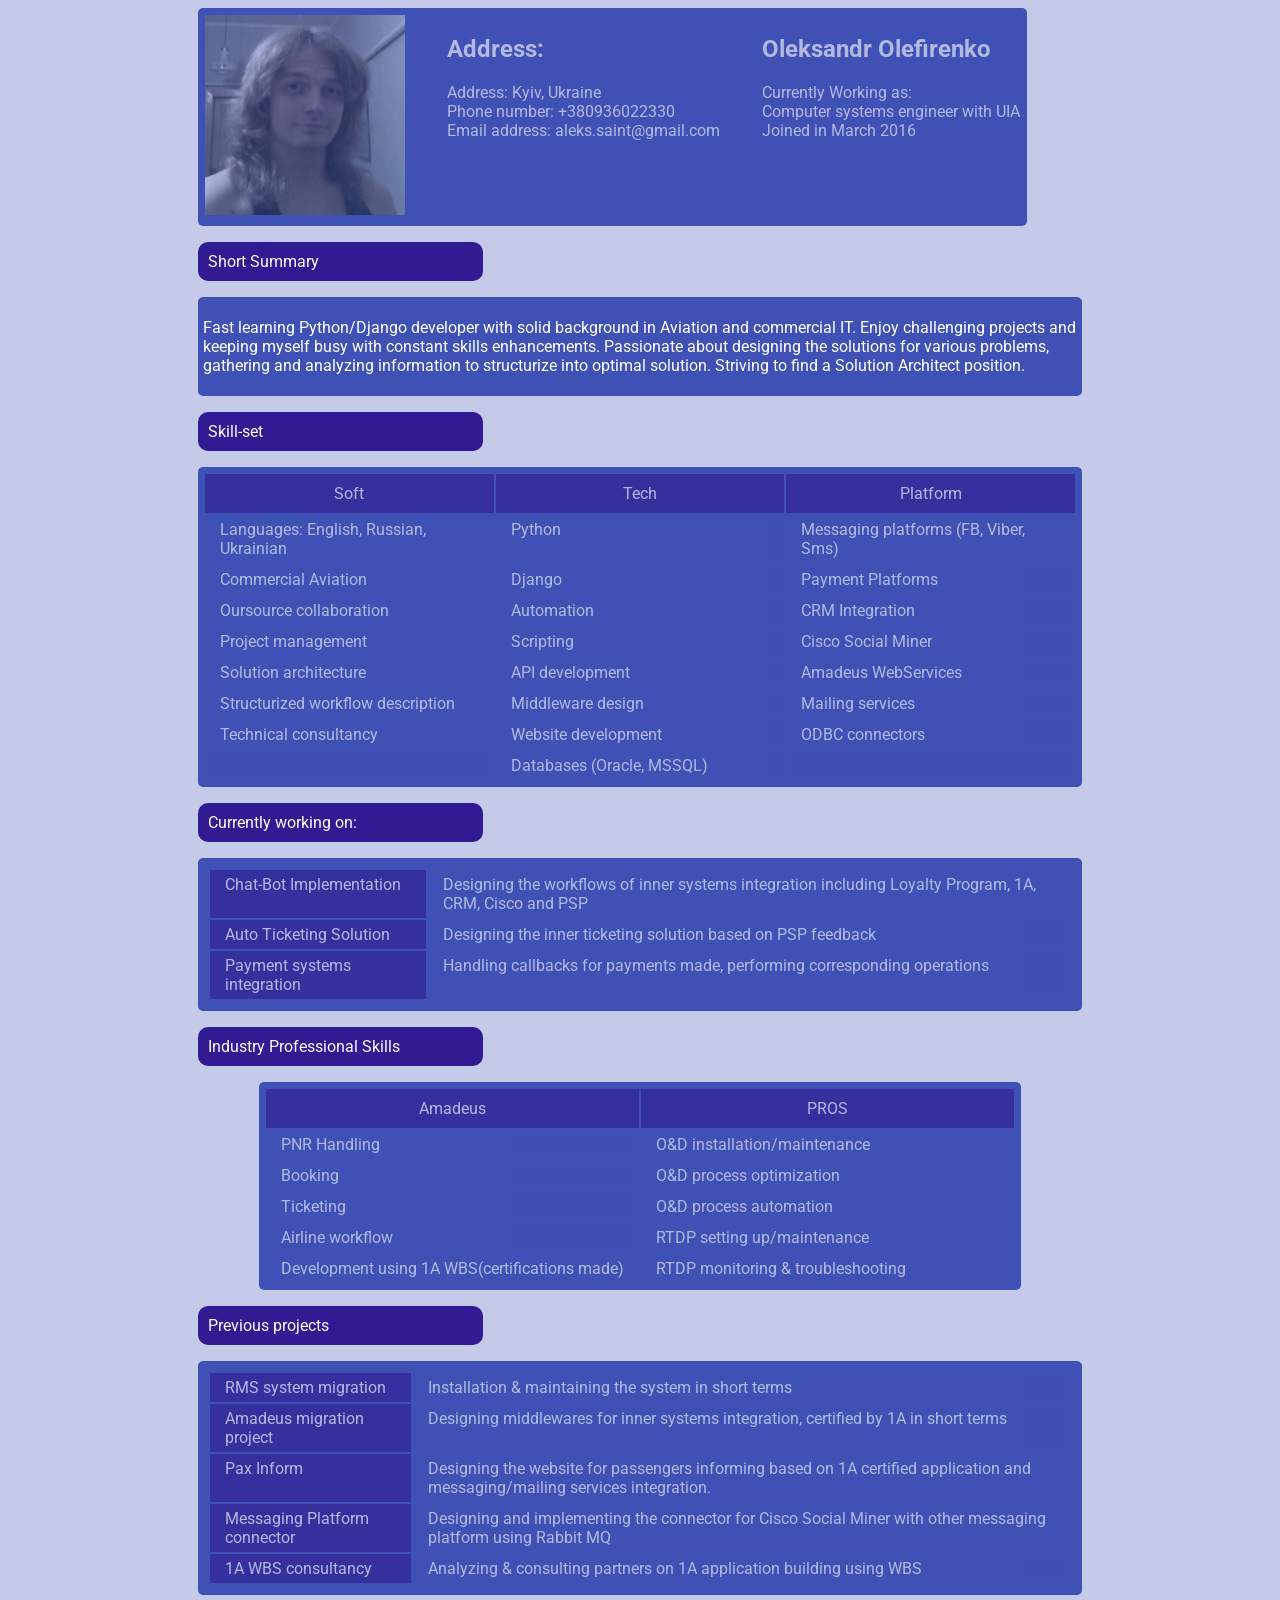
==== index.html @ 8c4e706b "first step" ====
<!DOCTYPE html>
<html>

<head>
    <title>Oleksandr Olefirenko</title>
    <link type="text/css" rel="stylesheet" href="style/style.css">
    <link href="https://fonts.googleapis.com/css?family=Roboto" rel="stylesheet">
</head>

<body>
    <div class="wrapper">
        <table class="tpo">
            <tbody>
                <tr>
                    <td><img width="200" height="200" src="img/sample.jpg"></td>
                    <td><ul><li><h2>Address:</h2></li>
                    <li>Address: Kyiv, Ukraine</li>
                    <li>Phone number: +380936022330</li>
                    <li>Email address: aleks.saint@gmail.com</li></ul></td>
                    <td><ul>
                    <li><h2>Oleksandr Olefirenko</h2></li>
                    <li>Currently Working as:</li>
                    <li>Computer systems engineer with UIA</li>
                    <li>Joined in March 2016</li>
                </ul></td>
                </tr>
            </tbody>
        </table>
        <p class="hs">Short Summary</p>
        <div class="wht txt">
            <p>Fast learning Python/Django developer with solid background in Aviation and commercial IT. Enjoy challenging projects and keeping myself busy with constant skills enhancements. Passionate about designing the solutions for various problems, gathering and analyzing information to structurize into optimal solution. Striving to find a Solution Architect position.</p>
        </div>
        <p class="hs">Skill-set</p>
        <table class="skillz">
            <thead>
                <tr class="headers">
                    <td>Soft</td>
                    <td>Tech</td>
                    <td>Platform</td>
                </tr>
            </thead>
            <tbody>
                <tr>
                    <td>Languages: English, Russian, Ukrainian</td>
                    <td>Python</td>
                    <td>Messaging platforms (FB, Viber, Sms)</td>
                </tr>
                <tr>
                    <td>Commercial Aviation</td>
                    <td>Django</td>
                    <td>Payment Platforms</td>
                </tr>
                <tr>
                    <td>Oursource collaboration</td>
                    <td>Automation</td>
                    <td>CRM Integration</td>
                </tr>
                <tr>
                    <td>Project management</td>
                    <td>Scripting</td>
                    <td>Cisco Social Miner</td>
                </tr>
                <tr>
                    <td>Solution architecture</td>
                    <td>API development</td>
                    <td>Amadeus WebServices</td>
                </tr>
                <tr>
                    <td>Structurized workflow description</td>
                    <td>Middleware design</td>
                    <td>Mailing services</td>
                </tr>
                <tr>
                    <td>Technical consultancy</td>
                    <td>Website development</td>
                    <td>ODBC connectors</td>
                </tr>
                <tr>
                    <td></td>
                    <td>Databases (Oracle, MSSQL)</td>
                    <td></td>
                </tr>
            </tbody>
        </table>
        <p class="hs">Currently working on:</p>
        <div class="wht">

        <table>
            <tbody>
                <tr>
                    <td class="topic">Chat-Bot Implementation</td>
                    <td>Designing the workflows of inner systems integration including Loyalty Program, 1A, CRM, Cisco and PSP</td>
                </tr>
                <tr>
                    <td class="topic">Auto Ticketing Solution</td>
                    <td>Designing the inner ticketing solution based on PSP feedback</td>
                </tr>
                <tr>
                    <td class="topic">Payment systems integration</td>
                    <td>Handling callbacks for payments made, performing corresponding operations</td>
                </tr>
            </tbody>
        </table>
        </div>

        <p class="hs">Industry Professional Skills</p>
        <table class="avaskl">
            <thead>
                <tr class="headers">
                    <td>Amadeus</td>
                    <td>PROS</td>
                </tr>
            </thead>
            <tbody>
                <tr>
                    <td>PNR Handling</td>
                    <td>O&D installation/maintenance</td>
                </tr>
                <tr>
                    <td>Booking</td>
                    <td>O&D process optimization</td>
                </tr>
                <tr>
                    <td>Ticketing</td>
                    <td>O&D process automation</td>
                </tr>
                <tr>
                    <td>Airline workflow</td>
                    <td>RTDP setting up/maintenance</td>
                </tr>
                <tr>
                    <td>Development using 1A WBS(certifications made) </td>
                    <td>RTDP monitoring & troubleshooting</td>
                </tr>
            </tbody>
        </table>

        <p class="hs">Previous projects</p>

        <div class="wht">
            <table>
                <tbody>
                    <tr>
                        <td class="topic">RMS system migration</td>
                        <td>Installation & maintaining the system in short terms</td>
                    </tr>
                    <tr>
                        <td class="topic">Amadeus migration project</td>
                        <td>Designing middlewares for inner systems integration, certified by 1A in short terms</td>
                    </tr>
                    <tr>
                        <td class="topic">Pax Inform</td>
                        <td>Designing the website for passengers informing based on 1A certified application and messaging/mailing services integration.</td>
                    </tr>
                    <tr>
                        <td class="topic">Messaging Platform connector</td>
                        <td>Designing and implementing the connector for Cisco Social Miner with other messaging platform using Rabbit MQ</td>
                    </tr>
                    <tr>
                        <td class="topic">1A WBS consultancy</td>
                        <td>Analyzing & consulting partners on 1A application building using WBS</td>
                    </tr>
                </tbody>
            </table>
        </div>
    </div>
</body>
</html>
---- style/style.css ----
.wrapper {
    width: 70%;
    margin: 0 auto;
}

body{
    font-family: 'Roboto', sans-serif;
    background-color: #C5CAE9;
}

ul {
    list-style: none;
}
td{
    padding: 5px 15px;
    vertical-align: top;
    margin: 0px;  
    background-color: #3F51B5;
    color: white;
    opacity: .6;
}

thead td{
    background-color: #01579B;
    text-align: center;
    text-decoration: bold;
}

.skillz td{
    width: 33%; 
}

.avaskl td{
    width: 50%;
}

.avaskl {
    margin: 0 auto;
}

.tpo td{
    padding: 0px;
}

.tpo, .skillz, .avaskl, .wht {
    background-color:  #3F51B5;
}

.wht, .tpo, table{
    padding: 5px;
    border-radius: 5px;
}

.headers td{
    background-color: #311B92;
    color:white;
    padding: 10px;
}

.topic {
    background-color: #311B92; 
}

.txt {
    color:white;
}

.hs {
    text-align: center;
    color: snow;
    text-decoration-style:solid;
    padding: 10px;
    background-color: #311B92;
    width: 30%;
    display: flex;
    border-radius: 10px;
    
}
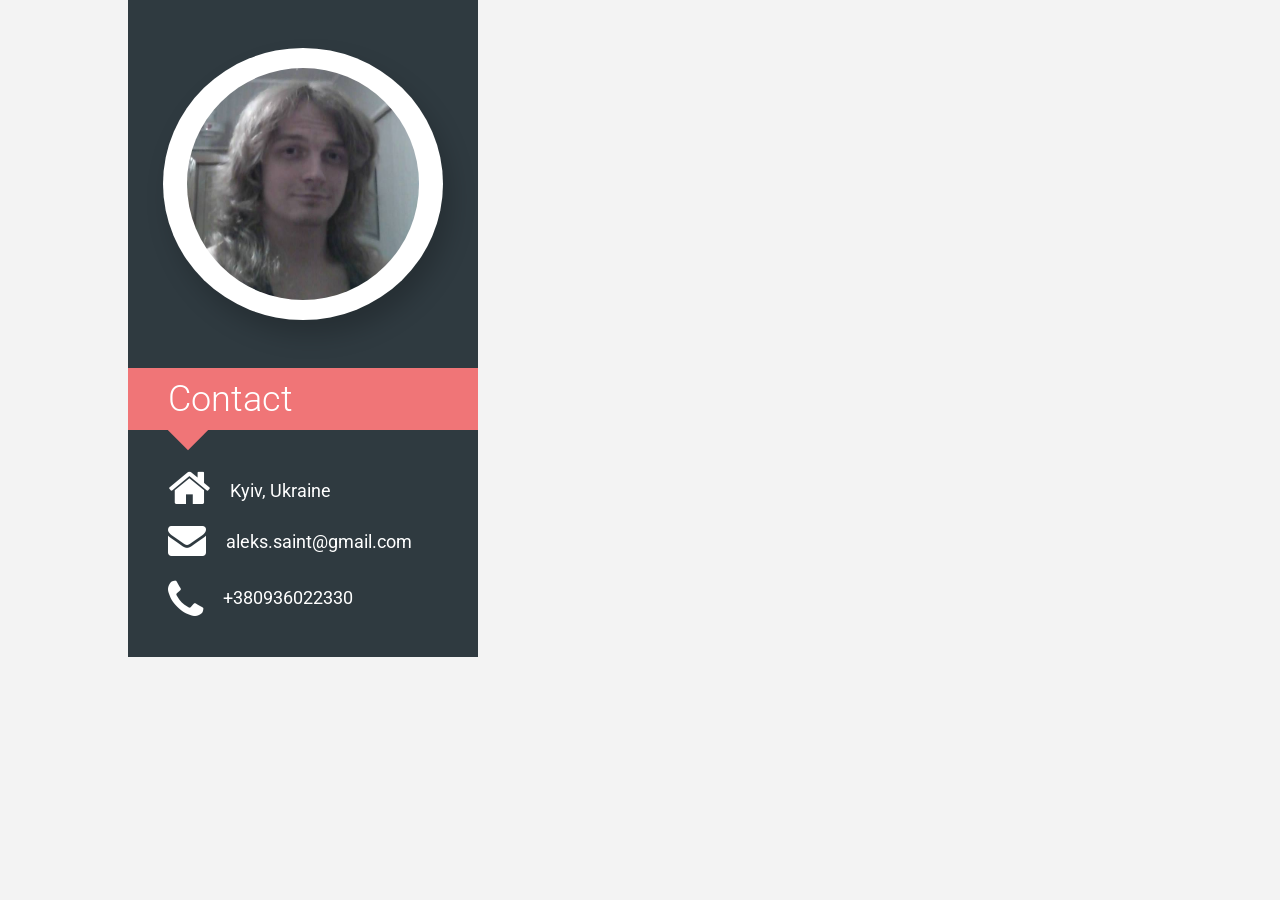
==== commit f66f5a72: "simplify code" ====
--- a/index.html
+++ b/index.html
@@ -1,168 +1,43 @@
-<!DOCTYPE html>
-<html>
-
-<head>
-    <title>Oleksandr Olefirenko</title>
-    <link type="text/css" rel="stylesheet" href="style/style.css">
-    <link href="https://fonts.googleapis.com/css?family=Roboto" rel="stylesheet">
-</head>
-
-<body>
-    <div class="wrapper">
-        <table class="tpo">
-            <tbody>
-                <tr>
-                    <td><img width="200" height="200" src="img/sample.jpg"></td>
-                    <td><ul><li><h2>Address:</h2></li>
-                    <li>Address: Kyiv, Ukraine</li>
-                    <li>Phone number: +380936022330</li>
-                    <li>Email address: aleks.saint@gmail.com</li></ul></td>
-                    <td><ul>
-                    <li><h2>Oleksandr Olefirenko</h2></li>
-                    <li>Currently Working as:</li>
-                    <li>Computer systems engineer with UIA</li>
-                    <li>Joined in March 2016</li>
-                </ul></td>
-                </tr>
-            </tbody>
-        </table>
-        <p class="hs">Short Summary</p>
-        <div class="wht txt">
-            <p>Fast learning Python/Django developer with solid background in Aviation and commercial IT. Enjoy challenging projects and keeping myself busy with constant skills enhancements. Passionate about designing the solutions for various problems, gathering and analyzing information to structurize into optimal solution. Striving to find a Solution Architect position.</p>
-        </div>
-        <p class="hs">Skill-set</p>
-        <table class="skillz">
-            <thead>
-                <tr class="headers">
-                    <td>Soft</td>
-                    <td>Tech</td>
-                    <td>Platform</td>
-                </tr>
-            </thead>
-            <tbody>
-                <tr>
-                    <td>Languages: English, Russian, Ukrainian</td>
-                    <td>Python</td>
-                    <td>Messaging platforms (FB, Viber, Sms)</td>
-                </tr>
-                <tr>
-                    <td>Commercial Aviation</td>
-                    <td>Django</td>
-                    <td>Payment Platforms</td>
-                </tr>
-                <tr>
-                    <td>Oursource collaboration</td>
-                    <td>Automation</td>
-                    <td>CRM Integration</td>
-                </tr>
-                <tr>
-                    <td>Project management</td>
-                    <td>Scripting</td>
-                    <td>Cisco Social Miner</td>
-                </tr>
-                <tr>
-                    <td>Solution architecture</td>
-                    <td>API development</td>
-                    <td>Amadeus WebServices</td>
-                </tr>
-                <tr>
-                    <td>Structurized workflow description</td>
-                    <td>Middleware design</td>
-                    <td>Mailing services</td>
-                </tr>
-                <tr>
-                    <td>Technical consultancy</td>
-                    <td>Website development</td>
-                    <td>ODBC connectors</td>
-                </tr>
-                <tr>
-                    <td></td>
-                    <td>Databases (Oracle, MSSQL)</td>
-                    <td></td>
-                </tr>
-            </tbody>
-        </table>
-        <p class="hs">Currently working on:</p>
-        <div class="wht">
-
-        <table>
-            <tbody>
-                <tr>
-                    <td class="topic">Chat-Bot Implementation</td>
-                    <td>Designing the workflows of inner systems integration including Loyalty Program, 1A, CRM, Cisco and PSP</td>
-                </tr>
-                <tr>
-                    <td class="topic">Auto Ticketing Solution</td>
-                    <td>Designing the inner ticketing solution based on PSP feedback</td>
-                </tr>
-                <tr>
-                    <td class="topic">Payment systems integration</td>
-                    <td>Handling callbacks for payments made, performing corresponding operations</td>
-                </tr>
-            </tbody>
-        </table>
-        </div>
-
-        <p class="hs">Industry Professional Skills</p>
-        <table class="avaskl">
-            <thead>
-                <tr class="headers">
-                    <td>Amadeus</td>
-                    <td>PROS</td>
-                </tr>
-            </thead>
-            <tbody>
-                <tr>
-                    <td>PNR Handling</td>
-                    <td>O&D installation/maintenance</td>
-                </tr>
-                <tr>
-                    <td>Booking</td>
-                    <td>O&D process optimization</td>
-                </tr>
-                <tr>
-                    <td>Ticketing</td>
-                    <td>O&D process automation</td>
-                </tr>
-                <tr>
-                    <td>Airline workflow</td>
-                    <td>RTDP setting up/maintenance</td>
-                </tr>
-                <tr>
-                    <td>Development using 1A WBS(certifications made) </td>
-                    <td>RTDP monitoring & troubleshooting</td>
-                </tr>
-            </tbody>
-        </table>
-
-        <p class="hs">Previous projects</p>
-
-        <div class="wht">
-            <table>
-                <tbody>
-                    <tr>
-                        <td class="topic">RMS system migration</td>
-                        <td>Installation & maintaining the system in short terms</td>
-                    </tr>
-                    <tr>
-                        <td class="topic">Amadeus migration project</td>
-                        <td>Designing middlewares for inner systems integration, certified by 1A in short terms</td>
-                    </tr>
-                    <tr>
-                        <td class="topic">Pax Inform</td>
-                        <td>Designing the website for passengers informing based on 1A certified application and messaging/mailing services integration.</td>
-                    </tr>
-                    <tr>
-                        <td class="topic">Messaging Platform connector</td>
-                        <td>Designing and implementing the connector for Cisco Social Miner with other messaging platform using Rabbit MQ</td>
-                    </tr>
-                    <tr>
-                        <td class="topic">1A WBS consultancy</td>
-                        <td>Analyzing & consulting partners on 1A application building using WBS</td>
-                    </tr>
-                </tbody>
-            </table>
-        </div>
-    </div>
-</body>
+<!DOCTYPE html>
+<html>
+
+<head>
+    <title>Oleksandr Olefirenko</title>
+    <link type="text/css" rel="stylesheet" href="style/main.css">
+    <link href="https://fonts.googleapis.com/css?family=Roboto:300,300i,400,400i,500,500i,700,700i,900,900i&amp;subset=cyrillic,cyrillic-ext" rel="stylesheet">
+    <link rel="stylesheet" href="https://cdnjs.cloudflare.com/ajax/libs/font-awesome/4.7.0/css/font-awesome.min.css">
+</head>
+
+<body>
+    <div class="wrapper">
+        <div class="bl-left">
+        <div class="ava">
+            <img src="img/sample.jpg" class="img-ava">
+        </div>
+        <div class="scil-bl">
+            <h2 class="title-bl-right red-bg">Contact</h2>
+            <ul class="ul-scils">
+                <li class="scils-1">
+                    <i class="fa fa-home white" aria-hidden="true"></i>
+                    <p class="text-scils">Kyiv, Ukraine</p>
+                </li>
+                <li class="scils-2">
+                    <i class="fa fa-envelope" aria-hidden="true"></i>
+                    <p class="text-scils">aleks.saint@gmail.com</p>
+                </li>
+                <li class="scils-3">
+                    <i class="fa fa-phone" aria-hidden="true"></i>
+                    <p class="text-scils">+380936022330</p>
+                </li>
+                <li class="scils-2"></li>
+                <li class="scils-3"></li>
+            </ul>
+        </div>
+        </div>
+        <div class="bl-right">
+
+        </div>
+        <div class="clear"></div>
+    </div>
+</body>
 </html>
--- a/style/main.css
+++ b/style/main.css
@@ -0,0 +1,106 @@
+body {
+	font-family: 'Roboto', sans-serif;
+	background-color: #f3f3f3;
+	margin: 0 auto;
+	display: block;
+}
+
+.wrapper {
+	width: 1024px;
+	margin: 0 auto;
+	display: block;
+}
+
+.clear {
+	clear: both;
+}
+
+.bl-left {
+	float: left;
+	width: 350px;
+}
+
+.bl-left {
+	float: left;
+	width: 350px;
+	background: #2f3a40;
+}
+
+img.img-ava {
+    width: 232px;
+    height: 232px;
+    border-radius: 50%;
+    margin: 0 auto;
+    display: block;
+}
+
+.ava {
+    background: #fff;
+    border-radius: 50%;
+    padding: 20px;
+    box-shadow: 8px 15px 26px rgba(0, 0, 0, 0.2);
+    width: 240px;
+    margin: 48px auto;
+}
+
+ul.ul-scils {
+    color: #fff;
+    list-style: none;
+    padding-top: 20px;
+    margin: 10px 0;
+}
+
+ul.ul-scils li {
+    display: flex;
+    flex-direction: row;
+    align-items: center;
+    padding: 5px 0;
+}
+
+ul.ul-scils li i {
+    font-size: 45px;
+}
+
+p.text-scils {
+    font-size: 18px;
+    margin: 0;
+    margin-top: 5px;
+    padding-left: 20px;
+}
+
+h2.title-bl-right {
+    padding-left: 40px;
+    color: #fff;
+    font-weight: 300;
+    font-size: 36px;
+    margin: 0;
+    padding: 10px 0 10px 40px;
+    position: relative;
+}
+
+.red-bg {
+	background: #f07577;
+}
+
+h2.title-bl-right:after {
+    content: '';
+    position: absolute;
+    width: 30px;
+    height: 30px;
+    left: 45px;
+    transform: rotate(45deg);
+    bottom: -14px;
+}
+
+h2.title-bl-right.red-bg:after {
+    background: #f07577;
+}
+
+ul.ul-scils li.scils-2 i {
+    font-size: 38px;
+}
+
+ul.ul-scils li.scils-3 i {
+    font-size: 45px;
+    margin-top: 9px;
+}
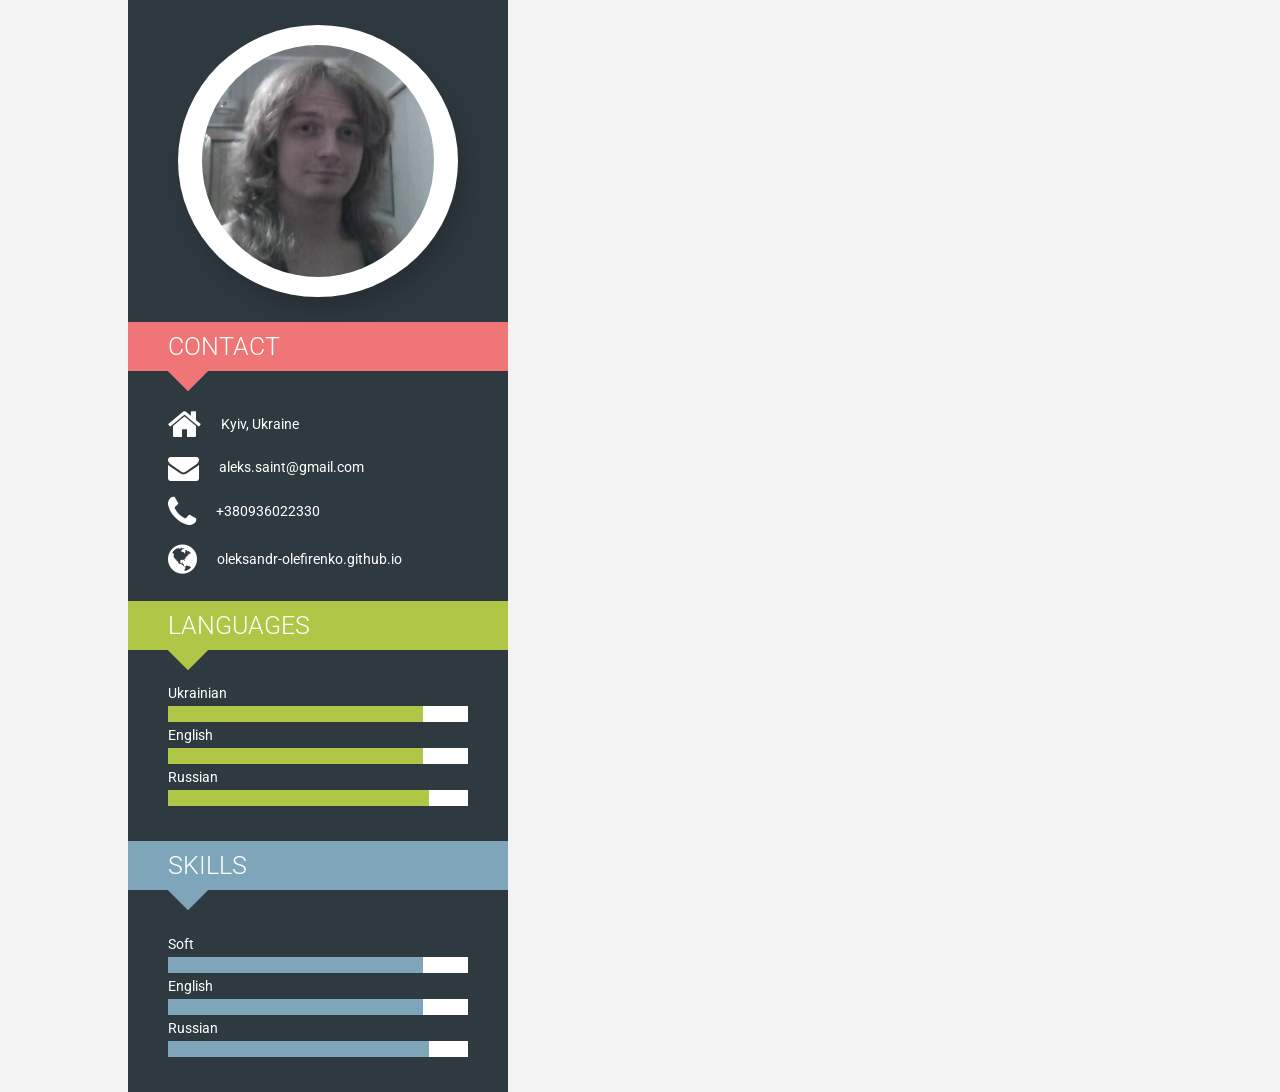
==== commit 1dd0399f: "step-2" ====
--- a/index.html
+++ b/index.html
@@ -18,19 +18,94 @@
             <h2 class="title-bl-right red-bg">Contact</h2>
             <ul class="ul-scils">
                 <li class="scils-1">
-                    <i class="fa fa-home white" aria-hidden="true"></i>
-                    <p class="text-scils">Kyiv, Ukraine</p>
+                    <a href="https://www.google.com.ua/maps/place/%D0%9A%D0%B8%D0%B5%D0%B2,+02000/@50.4131583,30.3689765,10.7z/data=!4m5!3m4!1s0x40d4cf4ee15a4505:0x764931d2170146fe!8m2!3d50.4501!4d30.5234" class="a-none" target="_blanck">
+                        <i class="fa fa-home white" aria-hidden="true"></i>
+                        <p class="text-scils">Kyiv, Ukraine</p>
+                    </a>
                 </li>
                 <li class="scils-2">
-                    <i class="fa fa-envelope" aria-hidden="true"></i>
-                    <p class="text-scils">aleks.saint@gmail.com</p>
+                    <a href="mailto:aleks.saint@gmail.com" class="a-none">
+                        <i class="fa fa-envelope" aria-hidden="true"></i>
+                        <p class="text-scils">aleks.saint@gmail.com</p>
+                    </a>
                 </li>
                 <li class="scils-3">
-                    <i class="fa fa-phone" aria-hidden="true"></i>
-                    <p class="text-scils">+380936022330</p>
+                    <a href="skype:+380936022330?call" class="a-none phone">
+                        <i class="fa fa-phone" aria-hidden="true"></i>
+                        <p class="text-scils">+380936022330</p>
+                    </a>
                 </li>
-                <li class="scils-2"></li>
-                <li class="scils-3"></li>
+                <li class="scils-4">
+                    <a href="https://oleksandr-olefirenko.github.io" class="a-none">
+                        <i class="fa fa-globe" aria-hidden="true"></i>
+                        <p class="text-scils">oleksandr-olefirenko.github.io</p>
+                    </a>
+                </li>
+            </ul>
+        </div>
+        <div class="scil-bl">
+            <h2 class="title-bl-right green-bg">Languages</h2>
+            <ul class="charts">
+                <li class="chart">
+                    <div class="scills-1">
+                       <p class="scills-name">Ukrainian</p>
+                        <div class="scills-bg">
+                            <div class="scills-line width-95 green-bg">
+                            </div>
+                        </div>
+                    </div>
+                </li>
+                <li class="chart">
+                    <div class="scills-1">
+                       <p class="scills-name">English</p>
+                        <div class="scills-bg">
+                            <div class="scills-line width-85 green-bg">
+                            </div>
+                        </div>
+                    </div>
+                </li>
+                <li class="chart">
+                    <div class="scills-1">
+                       <p class="scills-name">Russian</p>
+                        <div class="scills-bg">
+                            <div class="scills-line width-87 green-bg">
+                            </div>
+                        </div>
+                    </div>
+                </li>
+            </ul>
+        </div>
+        <div class="scil-bl">
+            <h2 class="title-bl-right blue-bg">Skills</h2>
+            <ul class="charts">
+                <li class="chart">
+                    <p class="scill-title"></p>
+                    <div class="scills-1">
+                       <p class="scills-name">Soft</p>
+                        <div class="scills-bg">
+                            <div class="scills-line width-95 blue-bg">
+                            </div>
+                        </div>
+                    </div>
+                </li>
+                <li class="chart">
+                    <div class="scills-1">
+                       <p class="scills-name">English</p>
+                        <div class="scills-bg">
+                            <div class="scills-line width-85 blue-bg">
+                            </div>
+                        </div>
+                    </div>
+                </li>
+                <li class="chart">
+                    <div class="scills-1">
+                       <p class="scills-name">Russian</p>
+                        <div class="scills-bg">
+                            <div class="scills-line width-87 blue-bg">
+                            </div>
+                        </div>
+                    </div>
+                </li>
             </ul>
         </div>
         </div>
--- a/style/main.css
+++ b/style/main.css
@@ -22,7 +22,7 @@
 
 .bl-left {
 	float: left;
-	width: 350px;
+	width: 380px;
 	background: #2f3a40;
 }
 
@@ -40,7 +40,7 @@
     padding: 20px;
     box-shadow: 8px 15px 26px rgba(0, 0, 0, 0.2);
     width: 240px;
-    margin: 48px auto;
+    margin: 25px auto;
 }
 
 ul.ul-scils {
@@ -48,9 +48,10 @@
     list-style: none;
     padding-top: 20px;
     margin: 10px 0;
+    margin-bottom: 0;
 }
 
-ul.ul-scils li {
+ul.ul-scils li a {
     display: flex;
     flex-direction: row;
     align-items: center;
@@ -58,13 +59,13 @@
 }
 
 ul.ul-scils li i {
-    font-size: 45px;
+    font-size: 36px;
 }
 
 p.text-scils {
-    font-size: 18px;
+    font-size: 14px;
     margin: 0;
-    margin-top: 5px;
+    margin-top: -1px;
     padding-left: 20px;
 }
 
@@ -72,14 +73,22 @@
     padding-left: 40px;
     color: #fff;
     font-weight: 300;
-    font-size: 36px;
+    font-size: 25px;
     margin: 0;
     padding: 10px 0 10px 40px;
     position: relative;
+    text-transform: uppercase;
+    z-index: 2;
 }
 
 .red-bg {
-	background: #f07577;
+    background: #f07577;
+}
+.green-bg {
+    background: #afc646;
+}
+.blue-bg {
+	background: #7fa5ba;
 }
 
 h2.title-bl-right:after {
@@ -90,17 +99,89 @@
     left: 45px;
     transform: rotate(45deg);
     bottom: -14px;
+    z-index: -1;
 }
 
 h2.title-bl-right.red-bg:after {
     background: #f07577;
 }
+h2.title-bl-right.green-bg:after {
+    background: #afc646;
+}
+h2.title-bl-right.blue-bg:after {
+    background: #7fa5ba;
+}
 
 ul.ul-scils li.scils-2 i {
-    font-size: 38px;
+    font-size: 31px;
 }
 
 ul.ul-scils li.scils-3 i {
-    font-size: 45px;
-    margin-top: 9px;
+    font-size: 36px;
+    margin-top: 1px;
+}
+ul.ul-scils li.scils-4 i {
+    font-size: 34px;
+    margin-top: 2px;
+}
+
+a.site {
+    color: #fff;
+    text-decoration: none;
+    font-size: 16px;
+}
+
+a.a-none {
+    color: #fff;
+    text-decoration: none;
+}
+
+a.site:hover, a.a-none:hover {
+    color: #f07577;
+}
+
+li.scils-4 p {
+    margin-top: 1px;
+}
+
+.scil-bl {
+    padding-bottom: 20px;
+}
+
+ul.charts {
+    color: #fff;
+    list-style: none;
+    padding-top: 20px;
+    margin: 10px 0;
+    margin-bottom: 0;
+    padding-right: 40px;
+    padding-bottom: 15px;
+}
+
+.scills-bg {
+    background: #fff;
+    height: 16px;
+    z-index: 1;
+    position: relative;
+}
+
+.scills-line {
+    height: 16px;
+    position: relative;
+    /* z-index: 333; */
+}
+
+.width-95 {
+    width: 85%!important;
+}
+.width-87 {
+    width: 87%!important;
+}
+.width-85 {
+    width: 85%!important;
+}
+
+p.scills-name {
+    margin: 5px 0;
+    font-size: 14px;
 }
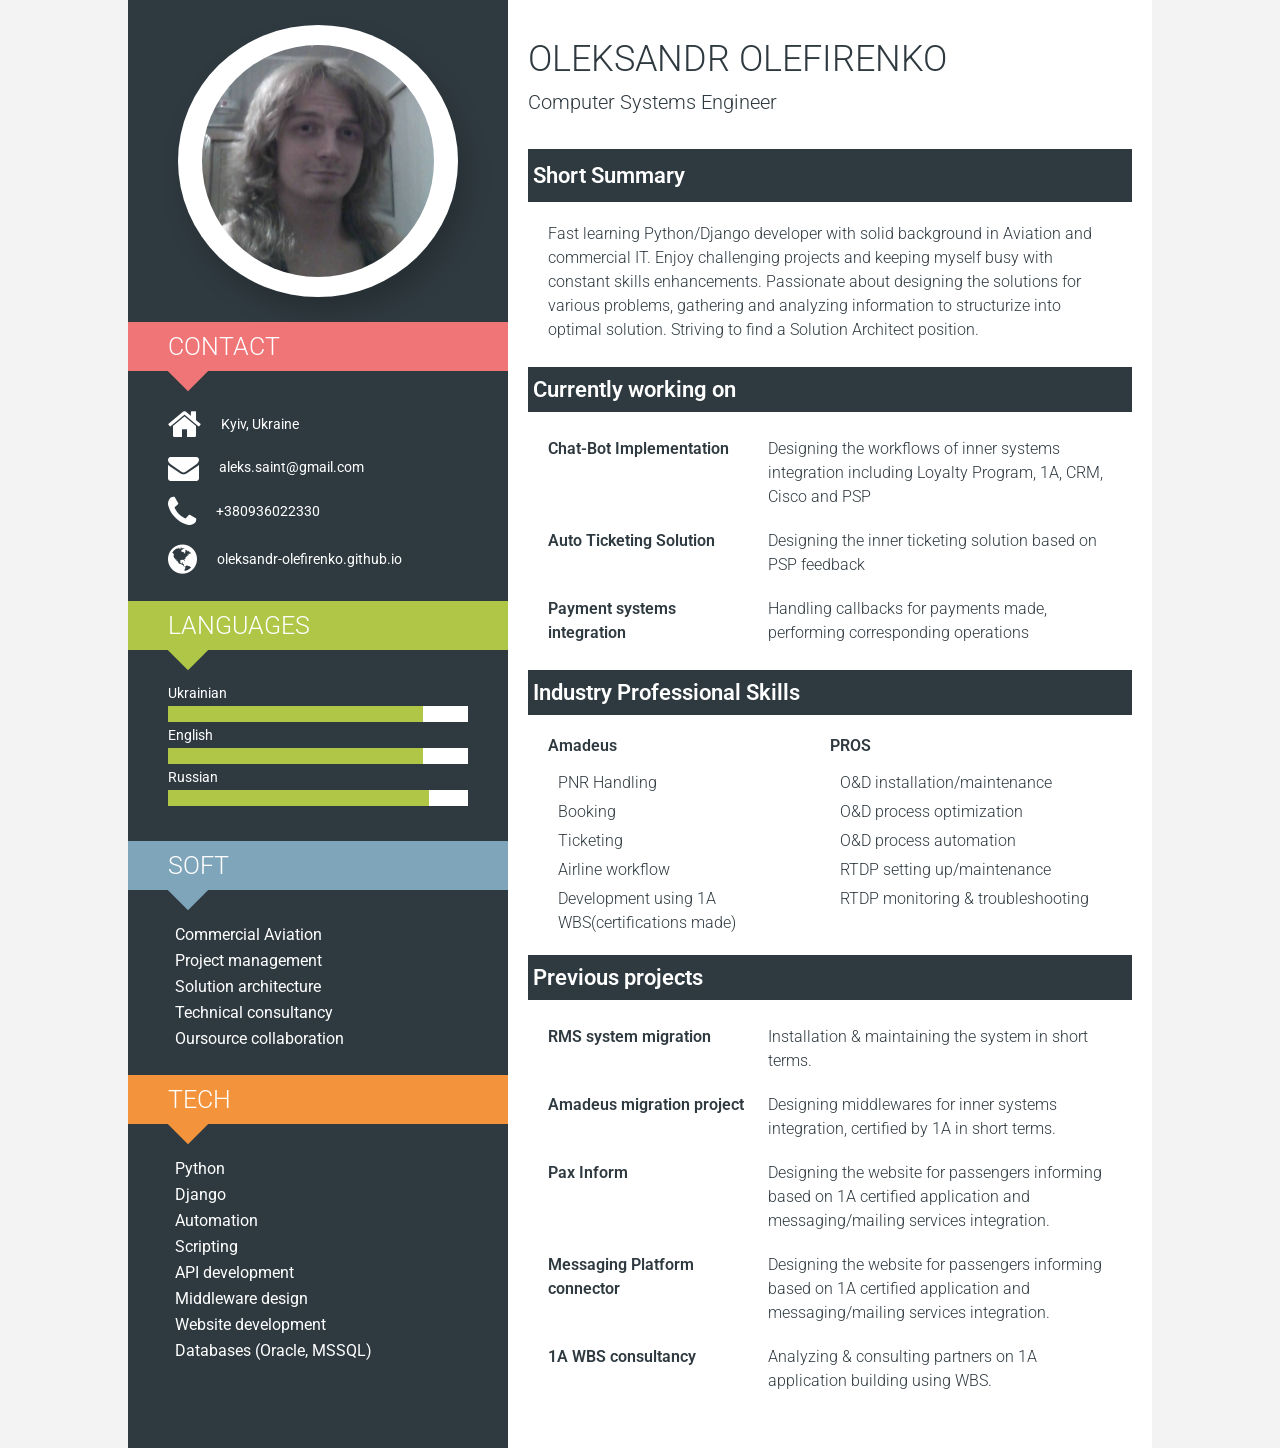
==== commit 68bdfcce: "step-3" ====
--- a/index.html
+++ b/index.html
@@ -76,41 +76,142 @@
             </ul>
         </div>
         <div class="scil-bl">
-            <h2 class="title-bl-right blue-bg">Skills</h2>
-            <ul class="charts">
-                <li class="chart">
-                    <p class="scill-title"></p>
-                    <div class="scills-1">
-                       <p class="scills-name">Soft</p>
-                        <div class="scills-bg">
-                            <div class="scills-line width-95 blue-bg">
-                            </div>
-                        </div>
-                    </div>
-                </li>
-                <li class="chart">
-                    <div class="scills-1">
-                       <p class="scills-name">English</p>
-                        <div class="scills-bg">
-                            <div class="scills-line width-85 blue-bg">
-                            </div>
-                        </div>
-                    </div>
-                </li>
-                <li class="chart">
-                    <div class="scills-1">
-                       <p class="scills-name">Russian</p>
-                        <div class="scills-bg">
-                            <div class="scills-line width-87 blue-bg">
-                            </div>
-                        </div>
-                    </div>
-                </li>
-            </ul>
+            <h2 class="title-bl-right blue-bg">soft</h2>
+            <div class="skills-list">
+                <ul class="list">
+                    <li class="list-item">
+                        <p class="item-text">Commercial Aviation</p>
+                    </li>
+                    <li class="list-item">
+                        <p class="item-text">Project management</p>
+                    </li>
+                    <li class="list-item">
+                        <p class="item-text">Solution architecture</p>
+                    </li>
+                    <li class="list-item">
+                        <p class="item-text">Technical consultancy</p>
+                    </li>
+                    <li class="list-item">
+                        <p class="item-text">Oursource collaboration</p>
+                    </li>
+                </ul>
+            </div>
+        </div>
+        <div class="scil-bl">
+            <h2 class="title-bl-right orange-bg">Tech</h2>
+           <div class="skills-list">
+                <ul class="list">
+                    <li class="list-item">
+                        <p class="item-text">Python</p>
+                    </li>
+                    <li class="list-item">
+                        <p class="item-text">Django</p>
+                    </li>
+                    <li class="list-item">
+                        <p class="item-text">Automation</p>
+                    </li>
+                    <li class="list-item">
+                        <p class="item-text">Scripting</p>
+                    </li>
+                    <li class="list-item">
+                        <p class="item-text">API development</p>
+                    </li>
+                    <li class="list-item">
+                        <p class="item-text">Middleware design</p>
+                    </li>
+                    <li class="list-item">
+                        <p class="item-text">Website development</p>
+                    </li>
+                    <li class="list-item">
+                        <p class="item-text">Databases (Oracle, MSSQL)</p>
+                    </li>
+                </ul>
+            </div>
         </div>
         </div>
         <div class="bl-right">
-
+            <div class="header">
+                <h1 class="name">Oleksandr Olefirenko</h1>
+                <p class="position">Computer Systems Engineer</p>
+            </div>
+            <div class="section">
+                <p class="block-name">Short Summary</p>
+                <p class="content">Fast learning Python/Django developer with solid background in Aviation and commercial IT. Enjoy challenging projects and keeping myself busy with constant skills enhancements. Passionate about designing the solutions for various problems, gathering and analyzing information to structurize into optimal solution. Striving to find a Solution Architect position.</p>
+            </div>
+            <div class="section-1">
+                <p class="block-name">Currently working on</p>
+                <ul class="ul-context">
+                    <li>
+                        <div class="left-con"><p>Chat-Bot Implementation</p></div>
+                        <div class="right-con"><p>Designing the workflows of inner systems integration including Loyalty Program, 1A, CRM, Cisco and PSP</p></div>
+                        <div class="clear"></div>
+                    </li>
+                    <li>
+                        <div class="left-con"><p>Auto Ticketing Solution</p></div>
+                        <div class="right-con"><p>Designing the inner ticketing solution based on PSP feedback</p></div>
+                        <div class="clear"></div>
+                    </li>
+                    <li>
+                        <div class="left-con"><p>Payment systems integration</p></div>
+                        <div class="right-con"><p>Handling callbacks for payments made, performing corresponding operations</p></div>
+                        <div class="clear"></div>
+                    </li>
+                </ul>
+            </div>
+            <div class="section-2">
+                <p class="block-name">Industry Professional Skills</p>
+                <div class="ips ips-left">
+                    <p class="ips-name">Amadeus</p>
+                    <ul class="ips-list">
+                        <li>PNR Handling</li>
+                        <li>Booking</li>
+                        <li>Ticketing</li>
+                        <li>Airline workflow</li>
+                        <li>Development using 1A WBS(certifications made)</li>
+                    </ul>
+                </div>
+                <div class="ips ips-right">
+                    <p class="ips-name">PROS</p>
+                    <ul class="ips-list">
+                        <li>O&D installation/maintenance</li>
+                        <li>O&D process optimization</li>
+                        <li>O&D process automation</li>
+                        <li>RTDP setting up/maintenance</li>
+                        <li>RTDP monitoring & troubleshooting</li>
+                    </ul>
+                </div>
+                <div class="clear"></div>
+            </div>
+            <div class="section-3">
+                <p class="block-name">Previous projects</p>
+                <ul class="ul-context">
+                    <li>
+                        <div class="left-con"><p>RMS system migration</p></div>
+                        <div class="right-con"><p>Installation & maintaining the system in short terms.</p></div>
+                        <div class="clear"></div>
+                    </li>
+                    <li>
+                        <div class="left-con"><p>Amadeus migration project</p></div>
+                        <div class="right-con"><p>Designing middlewares for inner systems integration, certified by 1A in short terms.</p></div>
+                        <div class="clear"></div>
+                    </li>
+                    <li>
+                        <div class="left-con"><p>Pax Inform</p></div>
+                        <div class="right-con"><p>Designing the website for passengers informing based on 1A certified application and messaging/mailing services integration.</p></div>
+                        <div class="clear"></div>
+                    </li>
+                    <li>
+                        <div class="left-con"><p>Messaging Platform connector</p></div>
+                        <div class="right-con"><p>Designing the website for passengers informing based on 1A certified application and messaging/mailing services integration.</p></div>
+                        <div class="clear"></div>
+                    </li>
+                    <li>
+                        <div class="left-con"><p>1A WBS consultancy</p></div>
+                        <div class="right-con"><p>Analyzing & consulting partners on 1A application building using WBS.</p></div>
+                        <div class="clear"></div>
+                    </li>
+                </ul>
+            </div>
         </div>
         <div class="clear"></div>
     </div>
--- a/style/main.css
+++ b/style/main.css
@@ -6,9 +6,10 @@
 }
 
 .wrapper {
-	width: 1024px;
-	margin: 0 auto;
-	display: block;
+    width: 1024px;
+    margin: 0 auto;
+    display: block;
+    background: #2f3a40;
 }
 
 .clear {
@@ -86,6 +87,9 @@
 }
 .green-bg {
     background: #afc646;
+}
+.orange-bg {
+    background: #f3943d;
 }
 .blue-bg {
 	background: #7fa5ba;
@@ -108,6 +112,9 @@
 h2.title-bl-right.green-bg:after {
     background: #afc646;
 }
+h2.title-bl-right.orange-bg:after {
+    background: #f3943d;
+}
 h2.title-bl-right.blue-bg:after {
     background: #7fa5ba;
 }
@@ -184,4 +191,123 @@
 p.scills-name {
     margin: 5px 0;
     font-size: 14px;
+}
+
+.skills-list {
+    color: #fff;
+    padding: 0px 40px;
+    margin-top: 35px;
+}
+p.item-text {
+    margin: 7px;
+}
+ul.list {
+    list-style: none;
+    margin: 5px 0;
+    font-size: 16px;
+    padding-left: 0;
+}
+
+.bl-right {
+    width: calc(100% - 420px);
+    float: right;
+    background: #fff;
+    padding: 0px 20px;
+    color: #2f3a40;
+    padding-top: 18px;
+    padding-bottom: 30px;
+}
+h1.name {
+    font-size: 36px;
+    text-transform: uppercase;
+    font-weight: 300;
+    margin: 20px 0;
+    margin-bottom: 10px;
+}
+
+p.position {
+    margin: 0;
+    font-size: 20px;
+    font-weight: 300;
+}
+
+.section {
+    margin: 35px 0;
+    font-size: 16px;
+    margin-bottom: 25px;
+    font-weight: 300;
+    line-height: 1.5;
+}
+p.block-name {
+    margin: 5px 0;
+    font-size: 22px;
+    font-weight: 600;
+    background: #2f3a40;
+    color: #fff;
+    padding-left: 10px;
+    padding: 10px 5px;
+}
+p.content {
+    margin: 10px 0;
+    padding: 0 20px;
+}
+
+ul.ul-context {
+    list-style: none;
+    padding: 0px 20px;
+}
+
+.left-con {
+    width: 200px;
+    float: left;
+    display: block;
+}
+
+ul.ul-context {
+    font-size: 16px;
+    margin: 15px 0;
+}
+.right-con {
+    float: right;
+    width: calc(100% - 220px);
+}
+ul.ul-context p {
+    margin: 10px 0;
+    line-height: 1.5;
+    font-weight: 300;
+}
+.section p.content {
+    margin-top: 20px;
+}
+
+ul.ips-list {
+    list-style: none;
+    padding-left: 0;
+}
+.ips.ips-left {
+    float: left;
+    width: calc(50% - 20px);
+    padding-left: 20px;
+}
+ul.ips-list {
+    list-style: none;
+    padding-left: 10px;
+    font-size: 15px;
+}
+
+.ips.ips-right {
+    float: left;
+}
+ul.ips-list li {
+    margin: 5px 0;
+    line-height: 1.5;
+    font-weight: 300;
+    font-size: 16px;
+}
+p.ips-name {
+    font-size: 16px;
+    font-weight: 600;
+}
+ul.ul-context div.left-con p {
+    font-weight: 600;
 }
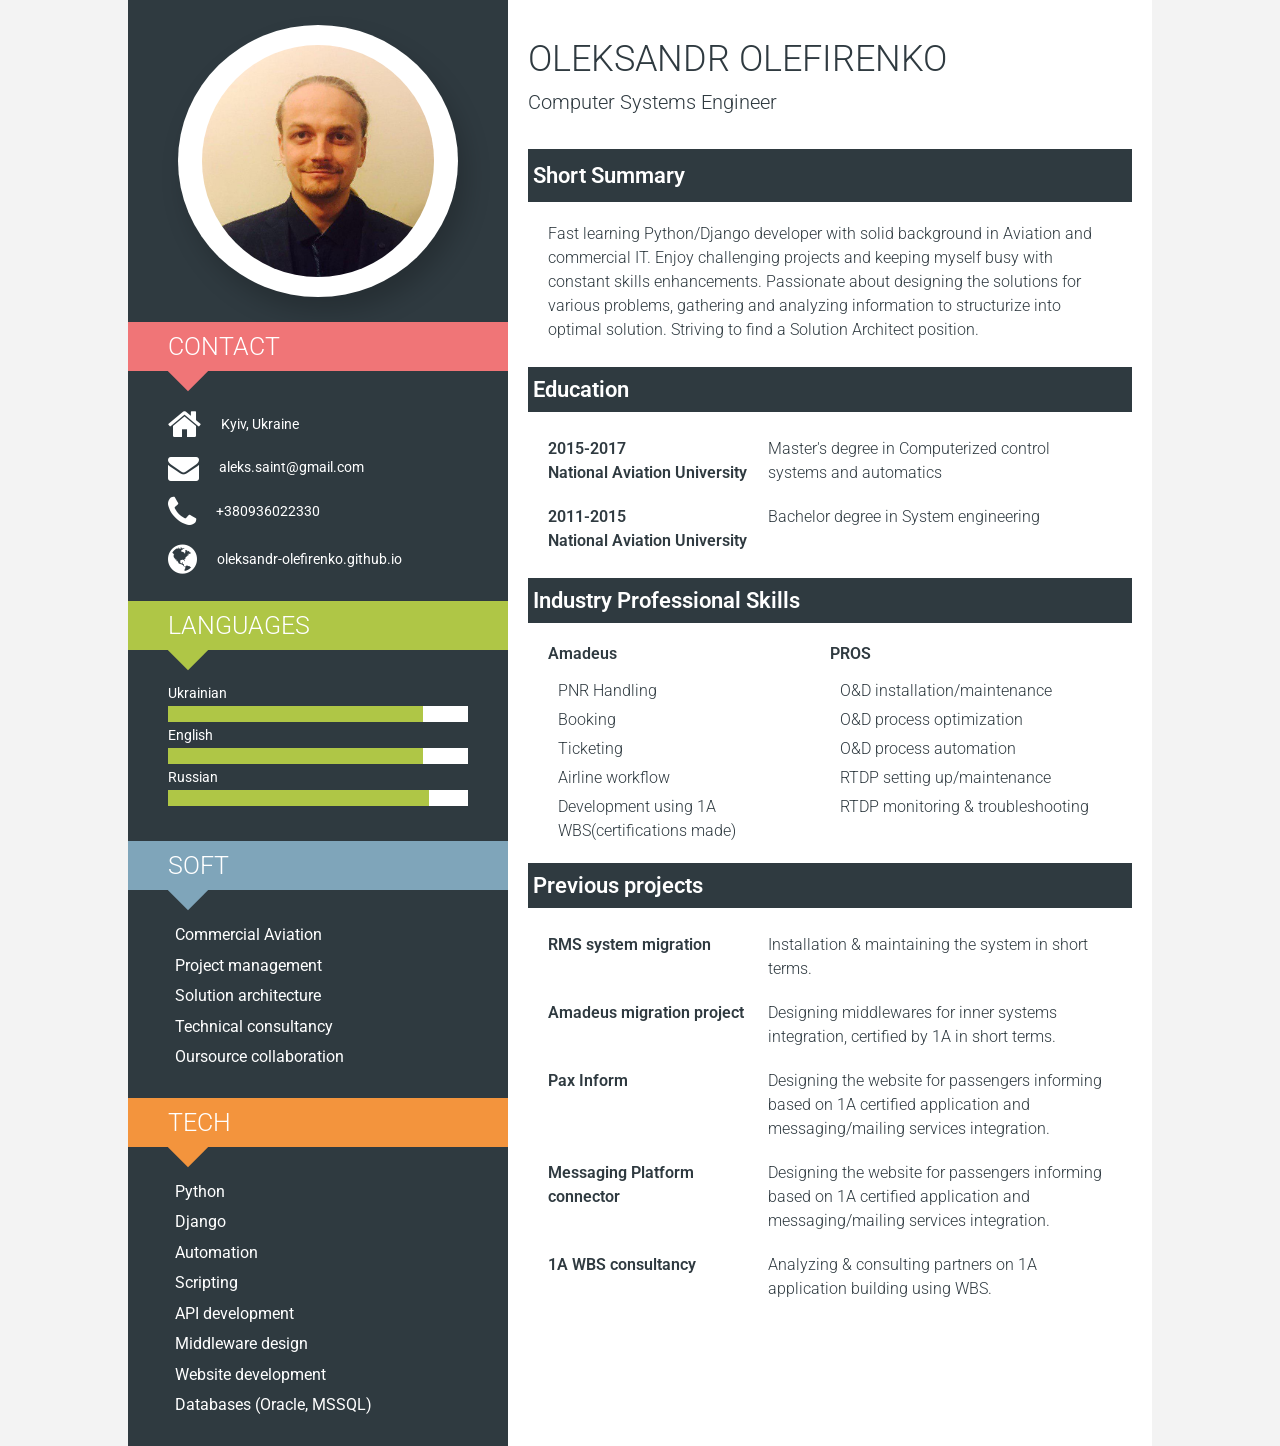
==== commit 401f63df: "step 4" ====
--- a/index.html
+++ b/index.html
@@ -139,21 +139,20 @@
                 <p class="content">Fast learning Python/Django developer with solid background in Aviation and commercial IT. Enjoy challenging projects and keeping myself busy with constant skills enhancements. Passionate about designing the solutions for various problems, gathering and analyzing information to structurize into optimal solution. Striving to find a Solution Architect position.</p>
             </div>
             <div class="section-1">
-                <p class="block-name">Currently working on</p>
+                <p class="block-name">Education</p>
                 <ul class="ul-context">
                     <li>
-                        <div class="left-con"><p>Chat-Bot Implementation</p></div>
-                        <div class="right-con"><p>Designing the workflows of inner systems integration including Loyalty Program, 1A, CRM, Cisco and PSP</p></div>
-                        <div class="clear"></div>
-                    </li>
-                    <li>
-                        <div class="left-con"><p>Auto Ticketing Solution</p></div>
-                        <div class="right-con"><p>Designing the inner ticketing solution based on PSP feedback</p></div>
-                        <div class="clear"></div>
-                    </li>
-                    <li>
-                        <div class="left-con"><p>Payment systems integration</p></div>
-                        <div class="right-con"><p>Handling callbacks for payments made, performing corresponding operations</p></div>
+                        <div class="left-con">
+                            <p>2015-2017<br>National Aviation University</p>
+                        </div>
+                        <div class="right-con"><p>Master's degree in Computerized control systems and automatics</p></div>
+                        <div class="clear"></div>
+                    </li>
+                    <li>
+                        <div class="left-con">
+                            <p>2011-2015<br>National Aviation University</p>
+                        </div>
+                        <div class="right-con"><p>Bachelor degree in System engineering</p></div>
                         <div class="clear"></div>
                     </li>
                 </ul>
--- a/style/main.css
+++ b/style/main.css
@@ -199,7 +199,7 @@
     margin-top: 35px;
 }
 p.item-text {
-    margin: 7px;
+    margin: 11.5px 7px;
 }
 ul.list {
     list-style: none;
@@ -215,7 +215,7 @@
     padding: 0px 20px;
     color: #2f3a40;
     padding-top: 18px;
-    padding-bottom: 30px;
+    padding-bottom: 120px;
 }
 h1.name {
     font-size: 36px;
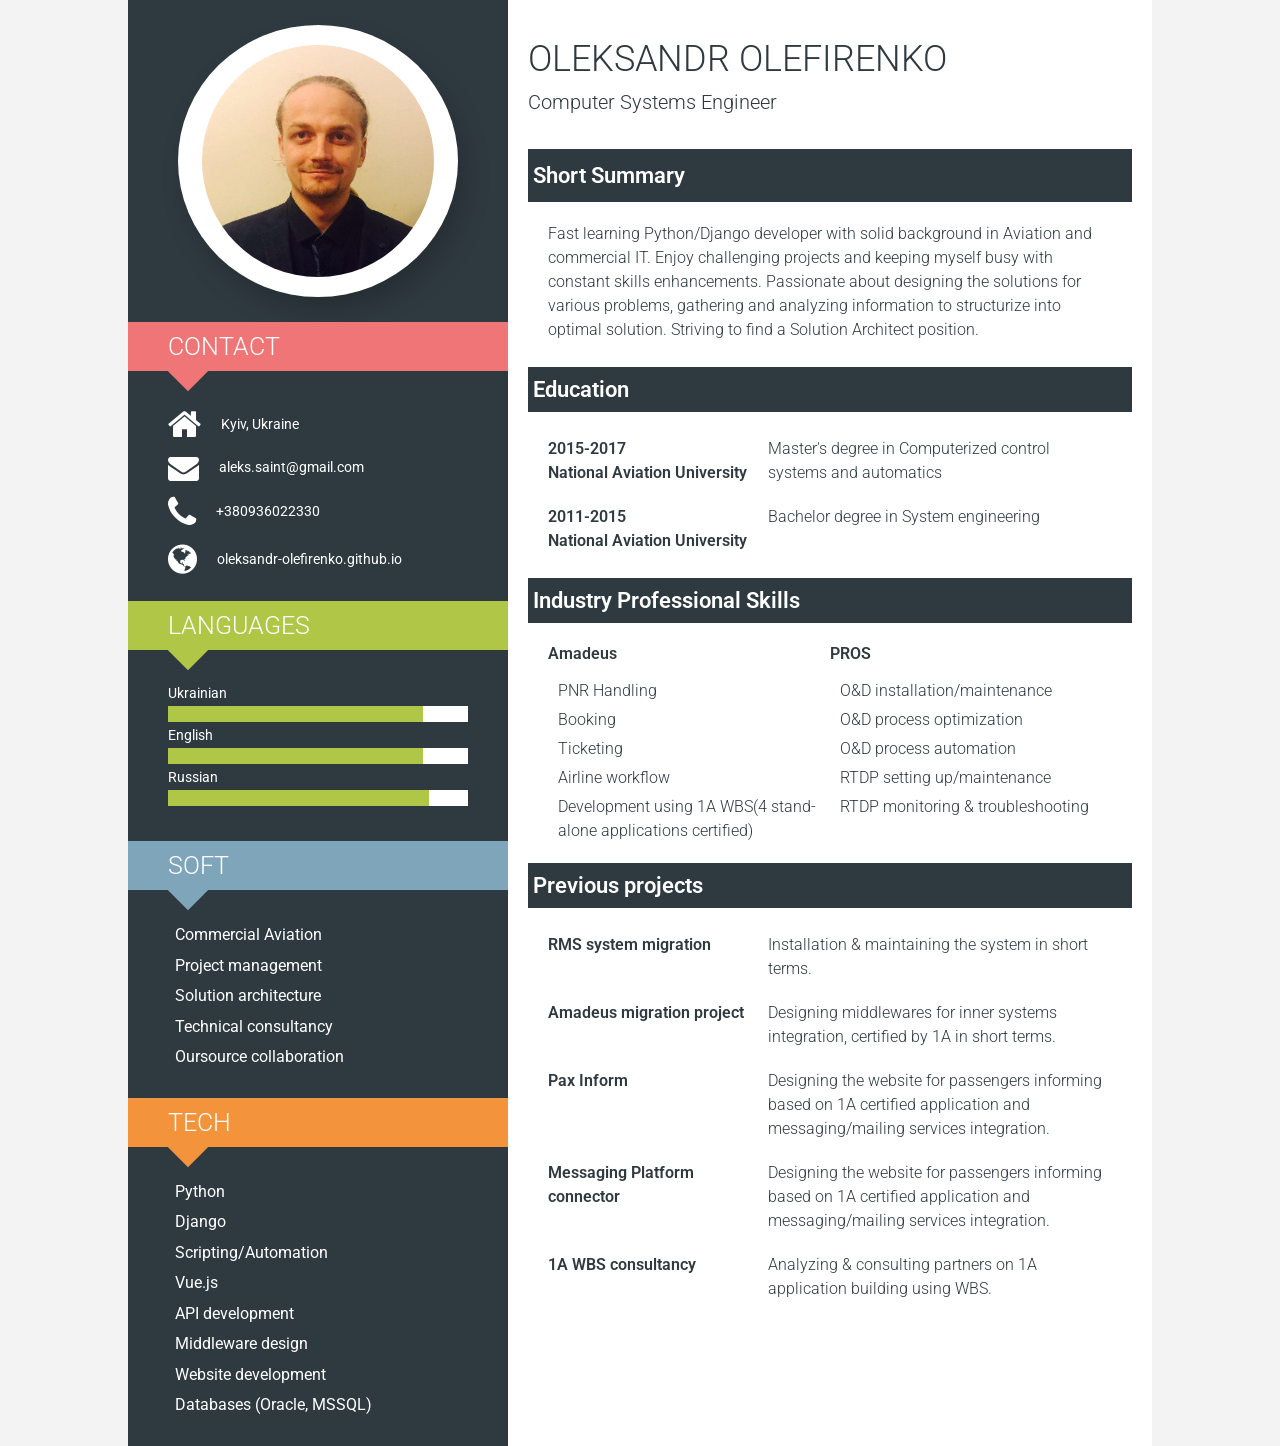
==== commit 0c06ee11: "added Vue, clarified 1A certifications" ====
--- a/index.html
+++ b/index.html
@@ -108,10 +108,10 @@
                         <p class="item-text">Django</p>
                     </li>
                     <li class="list-item">
-                        <p class="item-text">Automation</p>
-                    </li>
-                    <li class="list-item">
-                        <p class="item-text">Scripting</p>
+                        <p class="item-text">Scripting/Automation</p>
+                    </li>
+                    <li class="list-item">
+                        <p class="item-text">Vue.js</p>
                     </li>
                     <li class="list-item">
                         <p class="item-text">API development</p>
@@ -166,7 +166,7 @@
                         <li>Booking</li>
                         <li>Ticketing</li>
                         <li>Airline workflow</li>
-                        <li>Development using 1A WBS(certifications made)</li>
+                        <li>Development using 1A WBS(4 stand-alone applications certified)</li>
                     </ul>
                 </div>
                 <div class="ips ips-right">
@@ -215,4 +215,4 @@
         <div class="clear"></div>
     </div>
 </body>
-</html>+</html>
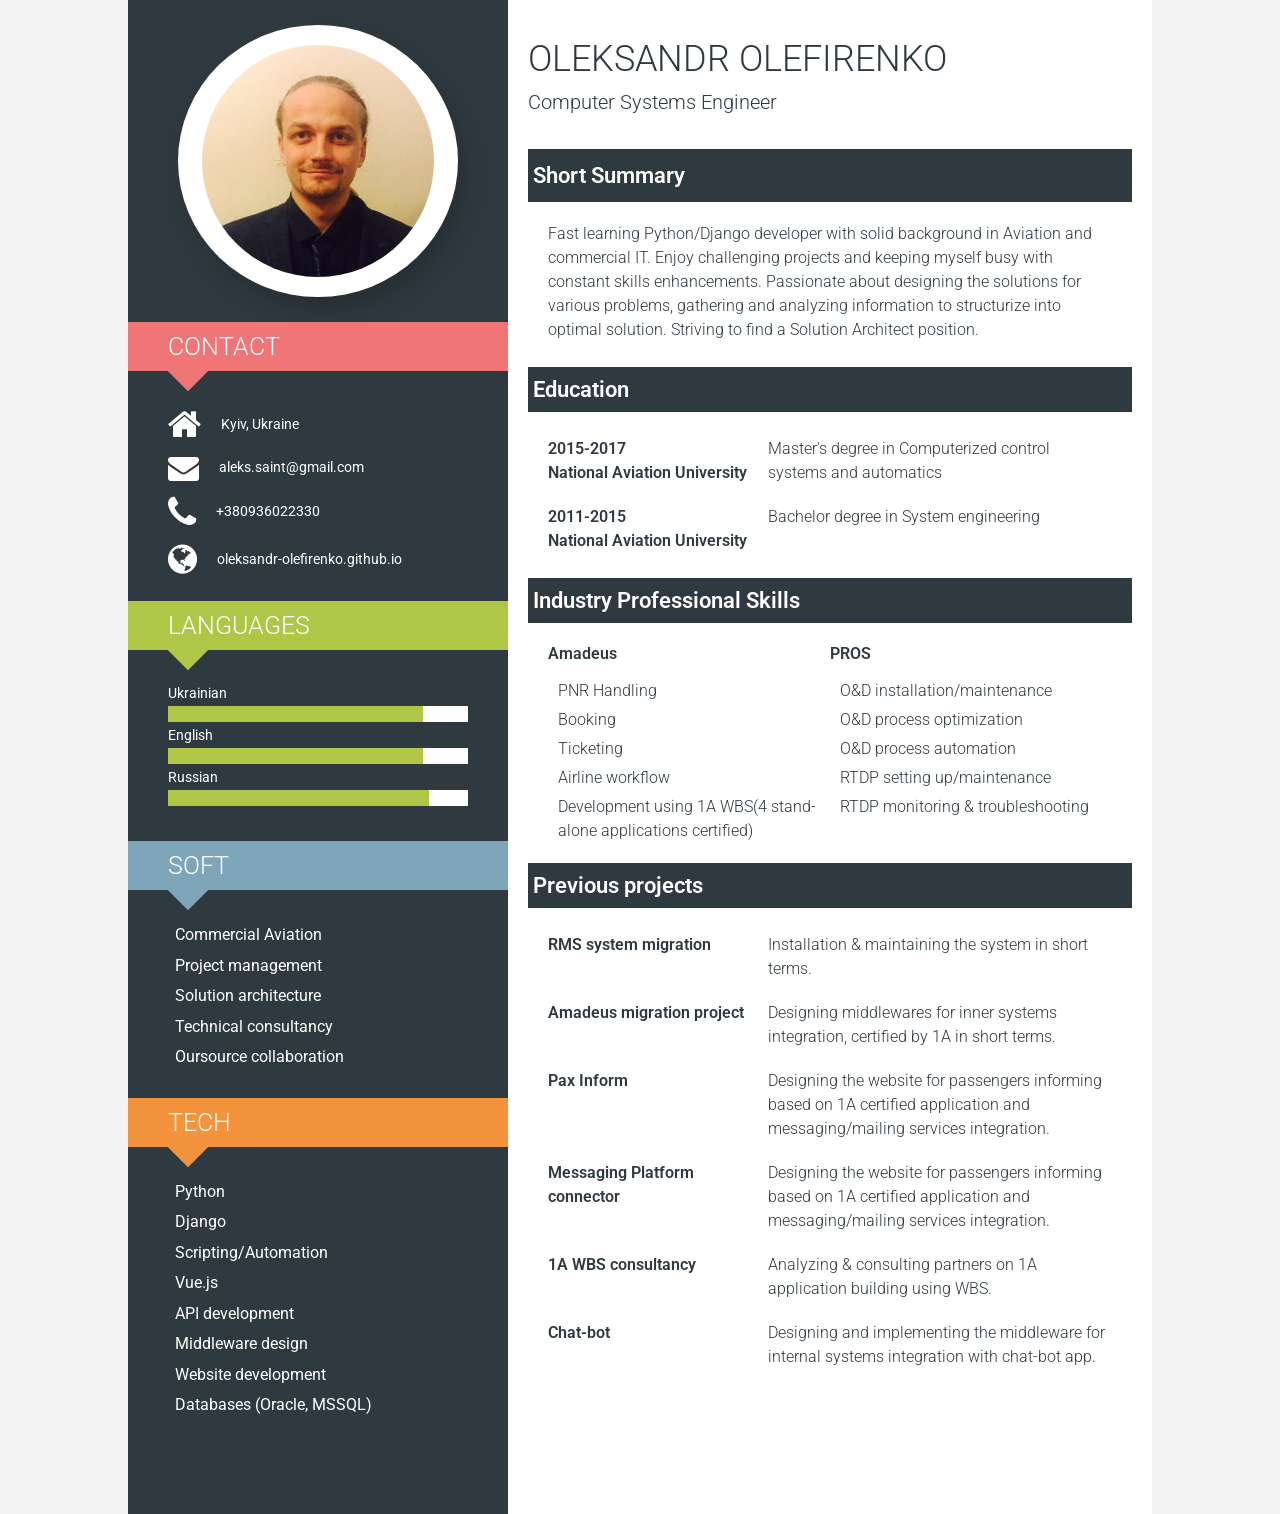
==== commit 543170ac: "added chat-bot to projects" ====
--- a/index.html
+++ b/index.html
@@ -209,6 +209,11 @@
                         <div class="right-con"><p>Analyzing & consulting partners on 1A application building using WBS.</p></div>
                         <div class="clear"></div>
                     </li>
+                     <li>
+                        <div class="left-con"><p>Chat-bot</p></div>
+                        <div class="right-con"><p>Designing and implementing the middleware for internal systems integration with chat-bot app.</p></div>
+                        <div class="clear"></div>
+                    </li>
                 </ul>
             </div>
         </div>
